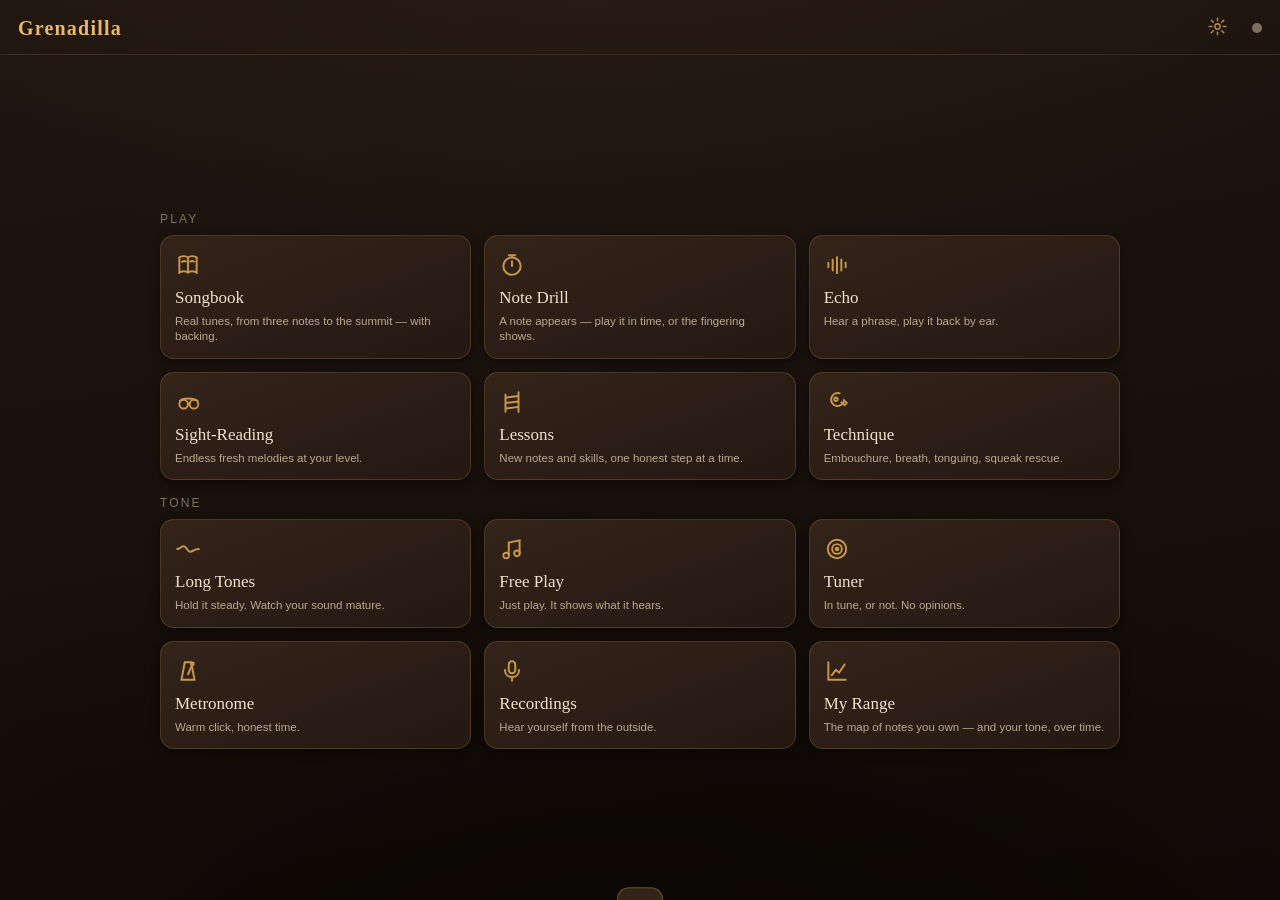
==== index.html @ 0b802a67 "Bug-fix pass + home redesign: slur-lenient song judging, no onset double-count, long-tone dropout fi" ====
<!DOCTYPE html>
<html lang="en">
<head>
  <meta charset="UTF-8">
  <meta name="viewport" content="width=device-width, initial-scale=1, viewport-fit=cover">
  <title>Grenadilla</title>
  <meta name="description" content="Learn the clarinet. It listens.">
  <meta name="theme-color" content="#17100b">
  <meta name="mobile-web-app-capable" content="yes">
  <meta name="apple-mobile-web-app-capable" content="yes">
  <meta name="apple-mobile-web-app-status-bar-style" content="black-translucent">
  <link rel="manifest" href="manifest.json">
  <link rel="apple-touch-icon" href="icons/icon-180.png">
  <link rel="icon" href="icons/icon-180.png">
  <link rel="stylesheet" href="css/main.css?v=5">
</head>
<body>
  <div id="app">
    <header id="topbar">
      <button class="back-btn" id="btn-back">‹ Back</button>
      <h1>Grenadilla</h1>
      <span class="sub" id="screen-title"></span>
      <span class="spacer"></span>
      <button id="btn-settings" data-nav="settings" title="Settings" aria-label="Settings" style="padding:6px 10px;opacity:0.85"><svg viewBox="0 0 24 24" width="21" height="21" fill="none" stroke="#c9974a" stroke-width="1.8" stroke-linecap="round"><circle cx="12" cy="12" r="3"/><path d="M12 2.5 L12 5.5 M12 18.5 L12 21.5 M2.5 12 L5.5 12 M18.5 12 L21.5 12 M5 5 L7.2 7.2 M16.8 16.8 L19 19 M19 5 L16.8 7.2 M7.2 16.8 L5 19"/></svg></button>
      <div id="mic-dot" title="microphone"></div>
    </header>

    <main id="screens" style="display:flex;flex-direction:column;flex:1;min-height:0;">
      <section class="screen" id="screen-home">
        <div class="home-section">Play</div>
        <div class="home-grid">
          <button class="menu-card" data-nav="songbook">
            <span class="icon"><svg viewBox="0 0 24 24" width="26" height="26" fill="none" stroke="#c9974a" stroke-width="1.8" stroke-linecap="round"><path d="M4 5 C7 3.5 10 3.5 12 5 C14 3.5 17 3.5 20 5 L20 19 C17 17.5 14 17.5 12 19 C10 17.5 7 17.5 4 19 Z"/><path d="M12 5 L12 19"/><path d="M6.5 9 C8 8.3 9.5 8.3 10 8.8 M14 8.8 C15 8.3 16.5 8.3 17.5 9"/></svg></span><span class="name">Songbook</span>
            <span class="desc">Real tunes, from three notes to the summit — with backing.</span>
          </button>
          <button class="menu-card" data-nav="drill">
            <span class="icon"><svg viewBox="0 0 24 24" width="26" height="26" fill="none" stroke="#c9974a" stroke-width="1.8" stroke-linecap="round"><circle cx="12" cy="13" r="8"/><path d="M12 13 L12 8.5 M12 5 L12 3 M9 3 L15 3"/></svg></span><span class="name">Note Drill</span>
            <span class="desc">A note appears — play it in time, or the fingering shows.</span>
          </button>
          <button class="menu-card" data-nav="echo">
            <span class="icon"><svg viewBox="0 0 24 24" width="26" height="26" fill="none" stroke="#c9974a" stroke-width="1.8" stroke-linecap="round"><path d="M4 10 L4 14 M8 7 L8 17 M12 4.5 L12 19.5 M16 7 L16 17 M20 10 L20 14"/></svg></span><span class="name">Echo</span>
            <span class="desc">Hear a phrase, play it back by ear.</span>
          </button>
          <button class="menu-card" data-nav="sightread">
            <span class="icon"><svg viewBox="0 0 24 24" width="26" height="26" fill="none" stroke="#c9974a" stroke-width="1.8" stroke-linecap="round"><circle cx="8" cy="14" r="4"/><circle cx="17.5" cy="14" r="4"/><path d="M12 14 L13.5 14 M4.5 11 C7 8 17 8 21 11"/></svg></span><span class="name">Sight-Reading</span>
            <span class="desc">Endless fresh melodies at your level.</span>
          </button>
          <button class="menu-card" data-nav="lessons">
            <span class="icon"><svg viewBox="0 0 24 24" width="26" height="26" fill="none" stroke="#c9974a" stroke-width="1.8" stroke-linecap="round"><path d="M6 21 L6 5 M18 21 L18 3 M6 8 L18 6.5 M6 13 L18 11.5 M6 18 L18 16.5"/></svg></span><span class="name">Lessons</span>
            <span class="desc">New notes and skills, one honest step at a time.</span>
          </button>
          <button class="menu-card" data-nav="technique">
            <span class="icon"><svg viewBox="0 0 24 24" width="26" height="26" fill="none" stroke="#c9974a" stroke-width="1.8" stroke-linecap="round"><path d="M14.5 4 A6 6 0 1 0 18.5 10.5 L21 13 L19 15 L16 12.2"/><circle cx="11" cy="9.5" r="1.6"/></svg></span><span class="name">Technique</span>
            <span class="desc">Embouchure, breath, tonguing, squeak rescue.</span>
          </button>
        </div>
        <div class="home-section">Tone</div>
        <div class="home-grid">
          <button class="menu-card" data-nav="longtone">
            <span class="icon"><svg viewBox="0 0 24 24" width="26" height="26" fill="none" stroke="#c9974a" stroke-width="1.8" stroke-linecap="round"><path d="M2 12 C5 12 5 9.5 8 9.5 C11 9.5 11 14.5 14 14.5 C17 14.5 17 12 22 12"/></svg></span><span class="name">Long Tones</span>
            <span class="desc">Hold it steady. Watch your sound mature.</span>
          </button>
          <button class="menu-card" data-nav="freeplay">
            <span class="icon"><svg viewBox="0 0 24 24" width="26" height="26" fill="none" stroke="#c9974a" stroke-width="1.8" stroke-linecap="round"><path d="M9 18 L9 6 L19 4 L19 16"/><circle cx="6.6" cy="18" r="2.6"/><circle cx="16.6" cy="16" r="2.6"/></svg></span><span class="name">Free Play</span>
            <span class="desc">Just play. It shows what it hears.</span>
          </button>
          <button class="menu-card" data-nav="tuner">
            <span class="icon"><svg viewBox="0 0 24 24" width="26" height="26" fill="none" stroke="#c9974a" stroke-width="1.8" stroke-linecap="round"><circle cx="12" cy="12" r="8.5"/><circle cx="12" cy="12" r="4.5"/><circle cx="12" cy="12" r="1.2" fill="#c9974a"/></svg></span><span class="name">Tuner</span>
            <span class="desc">In tune, or not. No opinions.</span>
          </button>
          <button class="menu-card" data-nav="metronome">
            <span class="icon"><svg viewBox="0 0 24 24" width="26" height="26" fill="none" stroke="#c9974a" stroke-width="1.8" stroke-linecap="round"><path d="M9 4 L15 4 L18 20 L6 20 Z"/><path d="M12 15 L16 6"/><circle cx="16" cy="5.5" r="1.3"/></svg></span><span class="name">Metronome</span>
            <span class="desc">Warm click, honest time.</span>
          </button>
          <button class="menu-card" data-nav="recordings">
            <span class="icon"><svg viewBox="0 0 24 24" width="26" height="26" fill="none" stroke="#c9974a" stroke-width="1.8" stroke-linecap="round"><rect x="9" y="3" width="6" height="11" rx="3"/><path d="M5.5 11 C5.5 15 8 17.5 12 17.5 C16 17.5 18.5 15 18.5 11 M12 17.5 L12 21"/></svg></span><span class="name">Recordings</span>
            <span class="desc">Hear yourself from the outside.</span>
          </button>
          <button class="menu-card" data-nav="stats">
            <span class="icon"><svg viewBox="0 0 24 24" width="26" height="26" fill="none" stroke="#c9974a" stroke-width="1.8" stroke-linecap="round"><path d="M4 20 L4 4 M4 20 L20 20"/><path d="M7 16 L11 11 L14 13.5 L19 6"/></svg></span><span class="name">My Range</span>
            <span class="desc">The map of notes you own — and your tone, over time.</span>
          </button>
        </div>
      </section>

      <section class="screen" id="screen-freeplay"></section>
      <section class="screen" id="screen-tuner"></section>
      <section class="screen" id="screen-metronome"></section>
      <section class="screen" id="screen-longtone"></section>
      <section class="screen" id="screen-drill"></section>
      <section class="screen" id="screen-lessons"></section>
      <section class="screen" id="screen-songbook"></section>
      <section class="screen" id="screen-songplay"></section>
      <section class="screen" id="screen-echo"></section>
      <section class="screen" id="screen-sightread"></section>
      <section class="screen" id="screen-technique"></section>
      <section class="screen" id="screen-stats"></section>
      <section class="screen" id="screen-recordings"></section>
      <section class="screen" id="screen-settings"></section>
    </main>
  </div>

  <div id="mic-gate">
    <div class="panel">
      <div><svg viewBox="0 0 24 24" width="44" height="44" fill="none" stroke="#c9974a" stroke-width="1.8" stroke-linecap="round"><rect x="9" y="3" width="6" height="11" rx="3"/><path d="M5.5 11 C5.5 15 8 17.5 12 17.5 C16 17.5 18.5 15 18.5 11 M12 17.5 L12 21 M9 21 L15 21"/></svg></div>
      <h2 style="font-family:var(--serif);color:var(--brass-bright)">It needs to hear you</h2>
      <p class="hint" id="mic-gate-msg">Grenadilla listens to your clarinet to tell you what note you're playing and how in tune it is. Nothing is sent anywhere — it all stays on this device.</p>
      <button class="btn big" id="btn-mic-allow">Allow microphone</button>
      <button class="btn ghost" id="btn-mic-later">Not now</button>
    </div>
  </div>

  <div id="toast"></div>
  <div id="rotate-hint">Grenadilla plays best in landscape — turn the iPad sideways</div>

  <script type="module">
    import { boot } from './js/main.js?v=5';
    boot();
  </script>
  <noscript>Grenadilla needs JavaScript.</noscript>
  <!-- hub-stats visit counter -->
  <script>(function(){try{var A="grenadilla",K="hubdev",d=localStorage.getItem(K);if(!d){d=(self.crypto&&crypto.randomUUID?crypto.randomUUID():Date.now()+"."+Math.random().toString(36).slice(2));localStorage.setItem(K,d);}var u="https://hub-stats.mathiasjob.workers.dev/hit",b=JSON.stringify({app:A,d:d});if(navigator.sendBeacon){navigator.sendBeacon(u,b);}else{fetch(u,{method:"POST",body:b,keepalive:true,mode:"no-cors"});}}catch(e){}})();</script>
</body>
</html>
---- css/main.css ----
/* Grenadilla — warm jazz-club design system.
   Palette: grenadilla wood blacks/browns, brass, aged cream. iPad landscape first. */
:root {
  --wood-deep: #17100b;
  --wood: #241811;
  --wood-warm: #33241a;
  --wood-edge: #4a3626;
  --brass: #c9974a;
  --brass-bright: #e8b96a;
  --brass-dim: #8a6a38;
  --cream: #f0e2cc;
  --cream-dim: #b8a98f;
  --cream-faint: #7d715e;
  --good: #7fb069;
  --warn: #d9a44a;
  --bad: #c4553d;
  --intune: #8fc97a;
  --shadow: rgba(0, 0, 0, 0.45);
  --radius: 14px;
  --serif: Georgia, 'Times New Roman', serif;
  --sans: -apple-system, BlinkMacSystemFont, 'Segoe UI', Roboto, sans-serif;
}

* { box-sizing: border-box; margin: 0; padding: 0; }

html, body {
  height: 100svh;
  overflow: hidden;
  background: var(--wood-deep);
  color: var(--cream);
  font-family: var(--sans);
  -webkit-text-size-adjust: 100%;
}

body {
  background:
    radial-gradient(ellipse 120% 90% at 50% -20%, rgba(201, 151, 74, 0.08), transparent 60%),
    radial-gradient(ellipse 140% 110% at 50% 115%, rgba(0, 0, 0, 0.55), transparent 55%),
    linear-gradient(170deg, #201510 0%, var(--wood-deep) 55%, #120c08 100%);
}

button {
  font-family: inherit;
  color: inherit;
  background: none;
  border: none;
  cursor: pointer;
  touch-action: manipulation;
  -webkit-tap-highlight-color: transparent;
  user-select: none;
  -webkit-user-select: none;
}

#app {
  height: 100svh;
  display: flex;
  flex-direction: column;
  padding: env(safe-area-inset-top) env(safe-area-inset-right) env(safe-area-inset-bottom) env(safe-area-inset-left);
}

/* ---------- screens ---------- */
.screen { display: none; flex: 1; min-height: 0; flex-direction: column; }
.screen.active { display: flex; }

/* ---------- top bar ---------- */
#topbar {
  display: flex;
  align-items: center;
  gap: 14px;
  padding: 10px 18px 8px;
  border-bottom: 1px solid rgba(201, 151, 74, 0.18);
}
#topbar .back-btn {
  font-size: 17px;
  color: var(--brass);
  padding: 8px 14px 8px 6px;
  display: none;
}
#topbar.has-back .back-btn { display: block; }
#topbar h1 {
  font-family: var(--serif);
  font-size: 20px;
  font-weight: 600;
  letter-spacing: 0.06em;
  color: var(--brass-bright);
}
#topbar .sub { font-size: 12px; color: var(--cream-faint); letter-spacing: 0.14em; text-transform: uppercase; }
#topbar .spacer { flex: 1; }
#mic-dot {
  width: 10px; height: 10px; border-radius: 50%;
  background: var(--cream-faint); transition: background 0.3s, box-shadow 0.3s;
}
#mic-dot.live { background: var(--good); box-shadow: 0 0 8px rgba(127, 176, 105, 0.7); }
#mic-dot.err { background: var(--bad); }

/* ---------- home menu ---------- */
#screen-home { padding: 8px 24px 18px; overflow-y: auto; justify-content: center; }
.home-grid {
  display: grid;
  grid-template-columns: repeat(3, minmax(0, 1fr));
  gap: 13px;
  max-width: 960px;
  margin: 0 auto;
  width: 100%;
}
.menu-card {
  background: linear-gradient(160deg, var(--wood-warm), var(--wood));
  border: 1px solid rgba(201, 151, 74, 0.22);
  border-radius: var(--radius);
  padding: 16px 14px 13px;
  text-align: left;
  box-shadow: 0 3px 10px var(--shadow);
  transition: transform 0.12s, border-color 0.2s;
  min-height: 96px;
  display: flex;
  flex-direction: column;
  gap: 6px;
}
.menu-card:active { transform: scale(0.97); border-color: var(--brass); }
.menu-card .icon { font-size: 24px; line-height: 1; }
.menu-card .name { font-family: var(--serif); font-size: 17px; color: var(--cream); }
.menu-card .desc { font-size: 11.5px; color: var(--cream-dim); line-height: 1.35; }
.menu-card.wide { grid-column: span 2; }
.home-section {
  max-width: 960px; margin: 16px auto 9px; width: 100%;
  font-size: 12px; letter-spacing: 0.18em; text-transform: uppercase; color: var(--cream-faint);
}

/* ---------- shared big note display ---------- */
.big-note {
  font-family: var(--serif);
  font-size: clamp(90px, 22vh, 180px);
  line-height: 1;
  text-align: center;
  color: var(--cream);
  font-variant-numeric: tabular-nums;
}
.big-note .oct { font-size: 0.45em; color: var(--cream-dim); }

/* ---------- tuner needle / cents bar ---------- */
.cents-meter { width: min(640px, 86%); margin: 0 auto; }
.cents-track {
  position: relative; height: 46px; border-radius: 23px;
  background: linear-gradient(90deg, rgba(196, 85, 61, 0.35), rgba(143, 201, 122, 0.3) 42%, rgba(143, 201, 122, 0.3) 58%, rgba(196, 85, 61, 0.35));
  border: 1px solid rgba(201, 151, 74, 0.25);
}
.cents-track .center-line {
  position: absolute; left: 50%; top: 6px; bottom: 6px; width: 2px;
  background: var(--brass); transform: translateX(-50%);
}
.cents-needle {
  position: absolute; top: 4px; bottom: 4px; width: 12px; border-radius: 6px;
  background: var(--cream); left: 50%; transform: translateX(-50%);
  transition: left 0.09s linear, background 0.2s;
  box-shadow: 0 0 10px var(--shadow);
}
.cents-needle.in-tune { background: var(--intune); box-shadow: 0 0 14px rgba(143, 201, 122, 0.8); }
.cents-labels { display: flex; justify-content: space-between; font-size: 12px; color: var(--cream-faint); padding: 6px 4px 0; }

/* ---------- generic panels & buttons ---------- */
.panel {
  background: linear-gradient(160deg, var(--wood-warm), var(--wood));
  border: 1px solid rgba(201, 151, 74, 0.2);
  border-radius: var(--radius);
  padding: 16px;
  box-shadow: 0 3px 10px var(--shadow);
}
.btn {
  display: inline-flex; align-items: center; justify-content: center; gap: 8px;
  background: linear-gradient(170deg, var(--brass), var(--brass-dim));
  color: #241505;
  font-size: 17px; font-weight: 600;
  padding: 13px 26px; border-radius: 12px;
  box-shadow: 0 3px 8px var(--shadow);
  transition: transform 0.1s;
}
.btn:active { transform: scale(0.96); }
.btn.ghost {
  background: none; color: var(--brass);
  border: 1px solid rgba(201, 151, 74, 0.4);
  box-shadow: none;
}
.btn.big { font-size: 20px; padding: 16px 34px; }
.btn:disabled { opacity: 0.4; pointer-events: none; }

.center-col {
  flex: 1; min-height: 0;
  display: flex; flex-direction: column;
  align-items: center; justify-content: center;
  gap: 3vh; padding: 16px;
}

.hint { font-size: 14px; color: var(--cream-dim); text-align: center; max-width: 520px; line-height: 1.5; }
.label-sm { font-size: 12px; letter-spacing: 0.15em; text-transform: uppercase; color: var(--cream-faint); }

/* ---------- mic permission overlay ---------- */
#mic-gate {
  position: fixed; inset: 0; z-index: 60;
  background: rgba(15, 10, 6, 0.92);
  display: none; align-items: center; justify-content: center; padding: 24px;
}
#mic-gate.show { display: flex; }
#mic-gate .panel { max-width: 460px; text-align: center; display: flex; flex-direction: column; gap: 16px; align-items: center; }

/* ---------- toast ---------- */
#toast {
  position: fixed; bottom: max(18px, env(safe-area-inset-bottom)); left: 50%;
  transform: translateX(-50%) translateY(120%);
  background: var(--wood-warm); color: var(--cream);
  border: 1px solid rgba(201, 151, 74, 0.4);
  padding: 12px 22px; border-radius: 12px; font-size: 15px;
  transition: transform 0.3s; z-index: 70; max-width: 80vw; text-align: center;
}
#toast.show { transform: translateX(-50%) translateY(0); }

@media (max-width: 740px) {
  .home-grid { grid-template-columns: repeat(2, minmax(0, 1fr)); }
}

/* ---------- Reg Blackwood ---------- */
#reg-stage { position: fixed; inset: 0; z-index: 50; display: none; pointer-events: none; }
#reg-stage.show { display: block; }
#reg-scrim { position: absolute; inset: 0; background: rgba(10, 6, 3, 0.55); pointer-events: auto; }
#reg-holder {
  position: absolute; left: 24px; bottom: max(16px, env(safe-area-inset-bottom));
  display: flex; align-items: flex-end; gap: 18px; pointer-events: auto;
  transition: transform 0.52s cubic-bezier(0.22, 0.61, 0.36, 1), opacity 0.52s ease-out;
}
#reg-holder.reg-enter-start { transform: translateY(46px); opacity: 0; }
#reg-holder.reg-exit { transform: translateY(20px); opacity: 0; transition: 0.38s ease-in; }
#reg-speech {
  max-width: min(520px, 55vw); background: linear-gradient(160deg, var(--wood-warm), var(--wood));
  border: 1px solid rgba(201, 151, 74, 0.35); border-radius: 14px 14px 14px 4px;
  padding: 18px 22px; margin-bottom: 60px; box-shadow: 0 6px 22px var(--shadow);
}
#reg-text { font-family: var(--serif); font-size: 19px; line-height: 1.5; color: var(--cream); min-height: 30px; }
#reg-sign { margin-top: 10px; font-size: 12.5px; letter-spacing: 0.12em; color: var(--brass); text-align: right; }
#reg-dismiss { position: absolute; right: -6px; top: -6px; font-size: 20px; padding: 4px 12px; }

/* rig animation states */
#reg-chest { transform-origin: 50% 100%; animation: reg-breath 3.6s ease-in-out infinite; }
@keyframes reg-breath { 0%, 100% { transform: scaleY(1); } 50% { transform: scaleY(1.025) translateY(-1px); } }
#reg-eye-l, #reg-eye-r { transform-origin: center; transform-box: fill-box; }
.blink #reg-eye-l, .blink #reg-eye-r { animation: reg-blink 0.14s ease-in-out; }
@keyframes reg-blink { 0%, 100% { transform: scaleY(1); } 45% { transform: scaleY(0.08); } }
#reg-head { transform-origin: 150px 148px; transition: transform 0.4s ease-out; }
.listening #reg-head { transform: rotate(-6deg); }
#reg-foot { transform-origin: 132px 282px; transition: transform 0.09s ease-out; }
.tap #reg-foot { transform: rotate(-13deg) translateY(-3px); }
#reg-brows { transition: transform 0.22s ease-out; }
.brow #reg-brows { transform: translateY(-7px); }
.shake #reg-head { animation: reg-shake 1.5s ease-in-out; }
@keyframes reg-shake {
  0% { transform: rotate(0); } 18% { transform: rotate(-7deg); } 45% { transform: rotate(6deg); }
  72% { transform: rotate(-5deg); } 100% { transform: rotate(0); }
}
.nod #reg-head { animation: reg-nod 0.7s ease-out; }
@keyframes reg-nod { 0% { transform: rotate(0); } 40% { transform: rotate(7deg); } 100% { transform: rotate(0); } }
.nod-deep #reg-head { animation: reg-nod-deep 1.4s ease-in-out; }
.nod-deep #reg-brows { transform: translateY(-5px); }
.nod-deep #reg-mouth { transform: translateY(-1px) scaleX(1.04); transform-box: fill-box; transform-origin: center; }
@keyframes reg-nod-deep {
  0% { transform: rotate(0); } 22% { transform: rotate(9deg); } 40% { transform: rotate(3deg); }
  62% { transform: rotate(8deg); } 100% { transform: rotate(1deg); }
}
@media (prefers-reduced-motion: reduce) {
  #reg-chest, .blink #reg-eye-l, .blink #reg-eye-r, .shake #reg-head, .nod #reg-head, .nod-deep #reg-head { animation: none; }
  #reg-holder { transition: opacity 0.3s; }
}

/* portrait hint — the app is designed landscape */
#rotate-hint { display: none; }
@media (orientation: portrait) and (max-width: 900px) {
  #rotate-hint {
    display: flex; position: fixed; top: 0; left: 0; right: 0; z-index: 40;
    justify-content: center; padding: 8px;
    background: rgba(201, 151, 74, 0.14); color: var(--brass-bright);
    font-size: 13px; letter-spacing: 0.06em;
  }
}
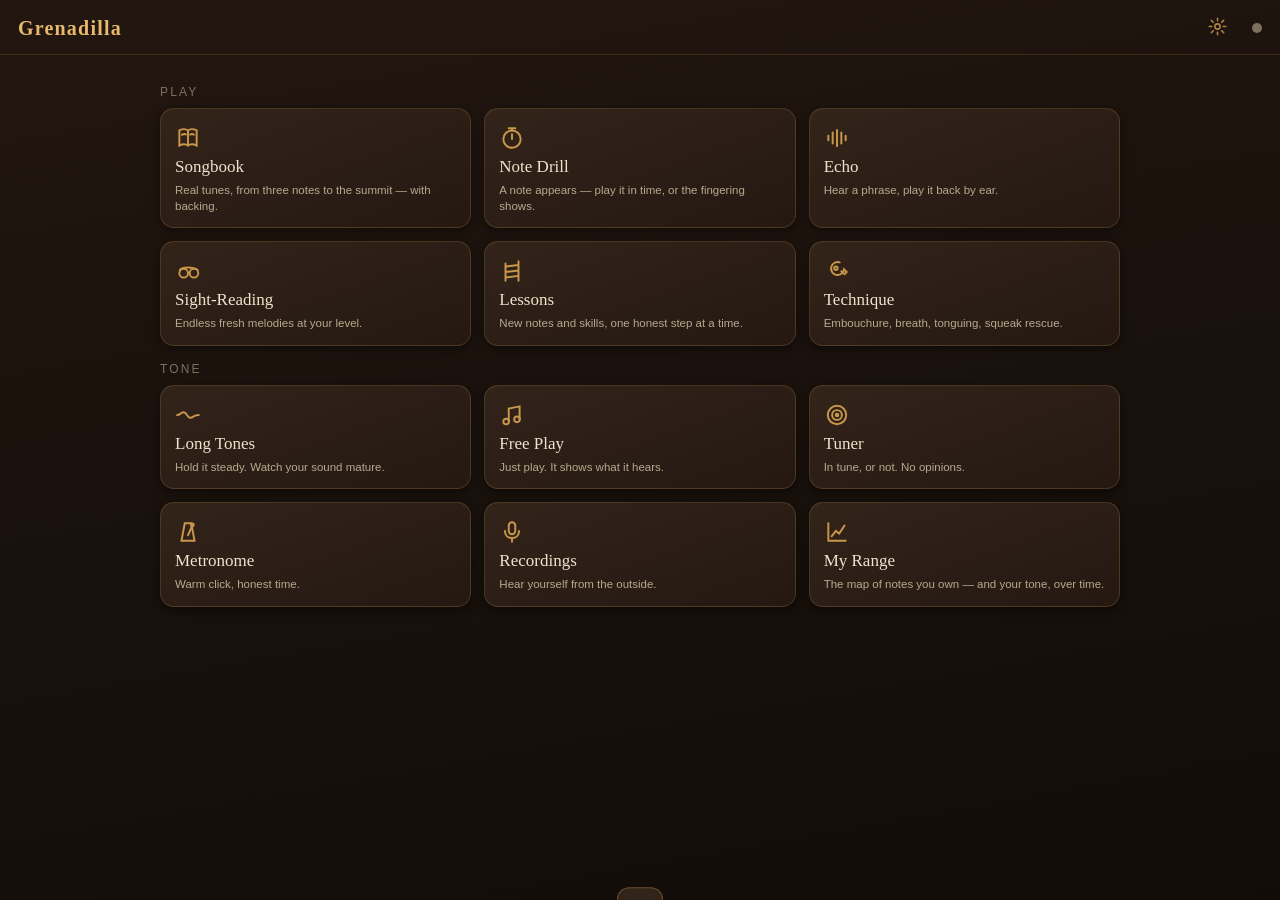
==== commit 59828577: "Android-tablet compatibility: vh fallback for svh, single-layer background (GPU glitch suspect), exp" ====
--- a/index.html
+++ b/index.html
@@ -12,7 +12,7 @@
   <link rel="manifest" href="manifest.json">
   <link rel="apple-touch-icon" href="icons/icon-180.png">
   <link rel="icon" href="icons/icon-180.png">
-  <link rel="stylesheet" href="css/main.css?v=5">
+  <link rel="stylesheet" href="css/main.css?v=6">
 </head>
 <body>
   <div id="app">
@@ -114,7 +114,7 @@
   <div id="rotate-hint">Grenadilla plays best in landscape — turn the iPad sideways</div>
 
   <script type="module">
-    import { boot } from './js/main.js?v=5';
+    import { boot } from './js/main.js?v=6';
     boot();
   </script>
   <noscript>Grenadilla needs JavaScript.</noscript>
--- a/css/main.css
+++ b/css/main.css
@@ -24,6 +24,7 @@
 * { box-sizing: border-box; margin: 0; padding: 0; }
 
 html, body {
+  height: 100vh;
   height: 100svh;
   overflow: hidden;
   background: var(--wood-deep);
@@ -33,10 +34,7 @@
 }
 
 body {
-  background:
-    radial-gradient(ellipse 120% 90% at 50% -20%, rgba(201, 151, 74, 0.08), transparent 60%),
-    radial-gradient(ellipse 140% 110% at 50% 115%, rgba(0, 0, 0, 0.55), transparent 55%),
-    linear-gradient(170deg, #201510 0%, var(--wood-deep) 55%, #120c08 100%);
+  background: linear-gradient(170deg, #221610 0%, var(--wood-deep) 60%, #120c08 100%);
 }
 
 button {
@@ -52,6 +50,7 @@
 }
 
 #app {
+  height: 100vh;
   height: 100svh;
   display: flex;
   flex-direction: column;
@@ -94,7 +93,7 @@
 #mic-dot.err { background: var(--bad); }
 
 /* ---------- home menu ---------- */
-#screen-home { padding: 8px 24px 18px; overflow-y: auto; justify-content: center; }
+#screen-home { padding: 14px 24px 20px; overflow-y: auto; }
 .home-grid {
   display: grid;
   grid-template-columns: repeat(3, minmax(0, 1fr));
@@ -117,7 +116,8 @@
   gap: 6px;
 }
 .menu-card:active { transform: scale(0.97); border-color: var(--brass); }
-.menu-card .icon { font-size: 24px; line-height: 1; }
+.menu-card .icon { line-height: 0; height: 26px; }
+.menu-card .icon svg { width: 26px; height: 26px; display: block; }
 .menu-card .name { font-family: var(--serif); font-size: 17px; color: var(--cream); }
 .menu-card .desc { font-size: 11.5px; color: var(--cream-dim); line-height: 1.35; }
 .menu-card.wide { grid-column: span 2; }
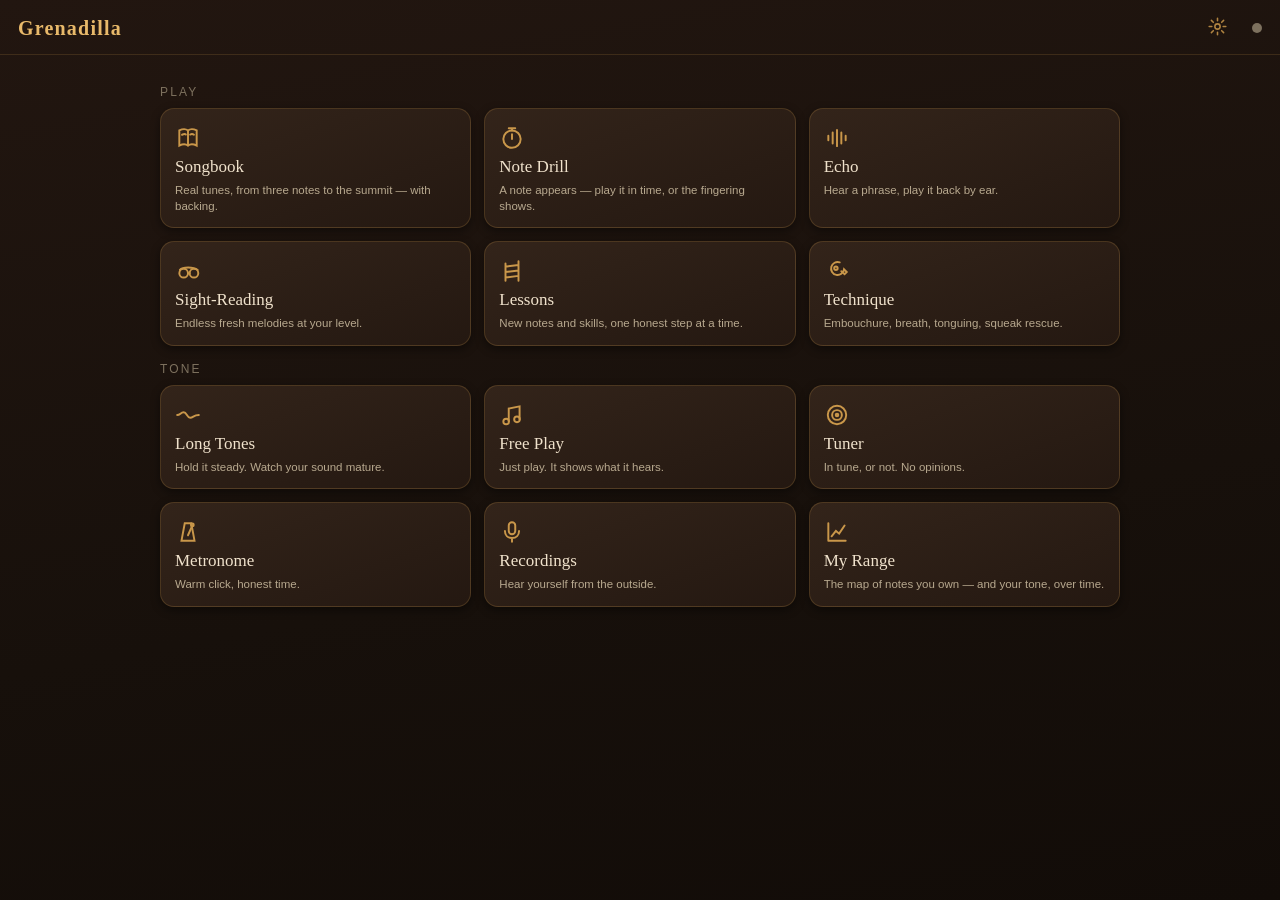
==== commit 22e83165: "Hide idle toast fully (was peeking above bottom edge); show app version in Settings; sw v7" ====
--- a/index.html
+++ b/index.html
@@ -12,7 +12,7 @@
   <link rel="manifest" href="manifest.json">
   <link rel="apple-touch-icon" href="icons/icon-180.png">
   <link rel="icon" href="icons/icon-180.png">
-  <link rel="stylesheet" href="css/main.css?v=6">
+  <link rel="stylesheet" href="css/main.css?v=7">
 </head>
 <body>
   <div id="app">
@@ -114,7 +114,7 @@
   <div id="rotate-hint">Grenadilla plays best in landscape — turn the iPad sideways</div>
 
   <script type="module">
-    import { boot } from './js/main.js?v=6';
+    import { boot } from './js/main.js?v=7';
     boot();
   </script>
   <noscript>Grenadilla needs JavaScript.</noscript>
--- a/css/main.css
+++ b/css/main.css
@@ -206,12 +206,17 @@
 #toast {
   position: fixed; bottom: max(18px, env(safe-area-inset-bottom)); left: 50%;
   transform: translateX(-50%) translateY(120%);
+  opacity: 0; visibility: hidden;
   background: var(--wood-warm); color: var(--cream);
   border: 1px solid rgba(201, 151, 74, 0.4);
   padding: 12px 22px; border-radius: 12px; font-size: 15px;
-  transition: transform 0.3s; z-index: 70; max-width: 80vw; text-align: center;
-}
-#toast.show { transform: translateX(-50%) translateY(0); }
+  transition: transform 0.3s, opacity 0.3s, visibility 0s 0.3s; z-index: 70; max-width: 80vw; text-align: center;
+}
+#toast.show {
+  transform: translateX(-50%) translateY(0);
+  opacity: 1; visibility: visible;
+  transition: transform 0.3s, opacity 0.3s;
+}
 
 @media (max-width: 740px) {
   .home-grid { grid-template-columns: repeat(2, minmax(0, 1fr)); }
